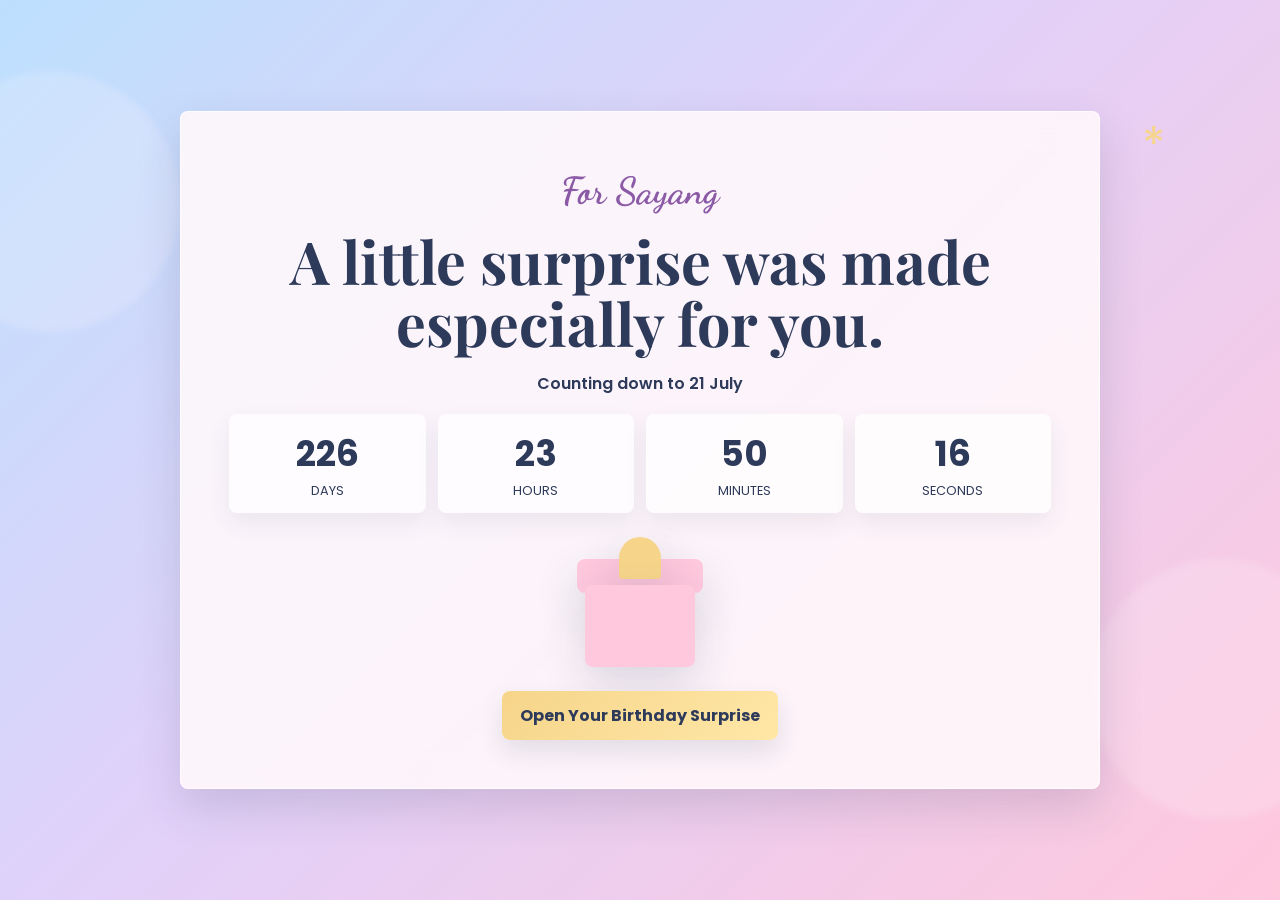
==== birthday-website/index.html @ 6167f518 "Update Telegram first chat timeline item" ====
<!DOCTYPE html>
<html lang="en">
<head>
  <meta charset="UTF-8">
  <meta name="viewport" content="width=device-width, initial-scale=1.0">
  <meta name="description" content="A private interactive birthday surprise website.">
  <title>Birthday Surprise</title>
  <link rel="preconnect" href="https://fonts.googleapis.com">
  <link rel="preconnect" href="https://fonts.gstatic.com" crossorigin>
  <link href="https://fonts.googleapis.com/css2?family=Dancing+Script:wght@600;700&family=Playfair+Display:wght@600;700&family=Poppins:wght@400;500;600;700&display=swap" rel="stylesheet">
  <link rel="stylesheet" href="css/style.css">
</head>
<body>
  <a class="skip-link" href="#main">Skip to birthday surprise</a>

  <section class="opening-screen" id="openingScreen" aria-label="Opening birthday surprise">
    <div class="ambient ambient-one"></div>
    <div class="ambient ambient-two"></div>
    <button class="secret-star" type="button" aria-label="Hidden star surprise" data-secret="star"></button>

    <div class="opening-panel reveal">
      <p class="script-label">For <span data-placeholder="Her nickname">Sayang</span></p>
      <h1>A little surprise was made especially for you.</h1>
      <p class="countdown-label" id="countdownLabel">Counting down to 21 July</p>
      <div class="countdown" id="countdown" aria-live="polite">
        <span><strong id="days">00</strong>Days</span>
        <span><strong id="hours">00</strong>Hours</span>
        <span><strong id="minutes">00</strong>Minutes</span>
        <span><strong id="seconds">00</strong>Seconds</span>
      </div>

      <div class="gift-box" id="giftBox" aria-hidden="true">
        <div class="gift-lid"></div>
        <div class="gift-bow"></div>
        <div class="gift-body"></div>
      </div>

      <button class="primary-button ripple" type="button" id="openSurprise">Open Your Birthday Surprise</button>
    </div>
  </section>

  <main id="main" class="site-shell hidden" tabindex="-1">
    <div class="floating-layer" aria-hidden="true">
      <span class="float-heart"></span>
      <span class="float-heart"></span>
      <span class="float-heart"></span>
      <span class="cloud"></span>
      <span class="cloud small"></span>
    </div>

    <section class="hero-section panel-band" id="hero">
      <div class="hero-copy reveal">
        <p class="script-label">Happy Birthday, My Love</p>
        <h2>Happy Birthday to My Favourite Person</h2>
        <p>Today is all about celebrating the beautiful person who makes my days brighter, my heart happier, and my life so much more meaningful.</p>
        <button class="primary-button ripple" type="button" data-scroll="#memories">Start Your Birthday Adventure</button>
      </div>
      <!-- Replace this hero placeholder with assets/images/hero-photo.jpg when you have her favourite photo. -->
      <figure class="hero-photo reveal">
        <div class="photo-placeholder" role="img" aria-label="Replace this with her favourite birthday photo">
          <span>Replace with favourite photo</span>
        </div>
        <figcaption>Favourite photo placeholder</figcaption>
      </figure>
    </section>

    <section class="section" id="memories">
      <div class="section-heading reveal">
        <p class="script-label">Our Memories</p>
        <h2>Little moments I keep close</h2>
      </div>
      <div class="gallery-grid">
        <!-- Replace memory placeholders with real photos, dates, titles, and captions. -->
        <article class="memory-card reveal" data-gallery="0" tabindex="0">
          <div class="memory-photo memory-one" role="img" aria-label="Memory photo placeholder one"></div>
          <h3>Memory title</h3>
          <p class="date">Date to add</p>
          <p>The day you made me smile without even trying.</p>
        </article>
        <article class="memory-card reveal" data-gallery="1" tabindex="0">
          <div class="memory-photo memory-two" role="img" aria-label="Memory photo placeholder two"></div>
          <h3>Memory title</h3>
          <p class="date">Date to add</p>
          <p>One of my favourite moments with you.</p>
        </article>
        <article class="memory-card reveal" data-gallery="2" tabindex="0">
          <div class="memory-photo memory-three" role="img" aria-label="Memory photo placeholder three"></div>
          <h3>Memory title</h3>
          <p class="date">Date to add</p>
          <p>A memory I will always keep close to my heart.</p>
        </article>
        <article class="memory-card reveal" data-gallery="3" tabindex="0">
          <div class="memory-photo memory-four" role="img" aria-label="Memory photo placeholder four"></div>
          <h3>Memory title</h3>
          <p class="date">Date to add</p>
          <p>Every picture with you has its own beautiful story.</p>
        </article>
      </div>
    </section>

    <section class="section soft-band" id="loveCards">
      <div class="section-heading reveal">
        <p class="script-label">Things I Love About You</p>
        <h2>Tap a card to open it</h2>
      </div>
      <div class="love-grid">
        <button class="love-card reveal" type="button"><span>Your Smile</span><small>Your smile makes even the most ordinary day feel special.</small></button>
        <button class="love-card reveal" type="button"><span>Your Kind Heart</span><small>I love how caring, thoughtful, and sincere you are.</small></button>
        <button class="love-card reveal" type="button"><span>Your Laugh</span><small>Your laugh is one of my favourite sounds.</small></button>
        <button class="love-card reveal" type="button"><span>Your Strength</span><small>I admire how strong you are, even when things are difficult.</small></button>
        <button class="love-card reveal" type="button"><span>The Way You Care</span><small>Thank you for listening and being there when I need you.</small></button>
        <button class="love-card reveal" type="button"><span>The Happiness You Bring Me</span><small>Since you came into my life, so many moments feel brighter.</small></button>
      </div>
    </section>

    <section class="section" id="catchGame">
      <div class="section-heading reveal">
        <p class="script-label">Mini Game</p>
        <h2>Catch My Love</h2>
        <p>Catch hearts before they disappear. Golden hearts are worth more. Broken hearts reduce your score.</p>
      </div>
      <div class="game-shell reveal">
        <div class="game-status">
          <span>Score: <strong id="score">0</strong></span>
          <span>Time: <strong id="timeLeft">25</strong>s</span>
          <span>Best: <strong id="highScore">0</strong></span>
        </div>
        <div class="game-area" id="gameArea" aria-label="Catch hearts game area"></div>
        <div class="game-actions">
          <button class="secondary-button ripple" type="button" id="startGame">Start Game</button>
          <button class="secondary-button ripple" type="button" id="replayGame">Replay</button>
        </div>
        <div class="reward hidden" id="gameReward">
          <p id="resultMessage"></p>
          <div class="reward-photo" role="img" aria-label="Hidden birthday reward photo placeholder">Hidden photo placeholder</div>
          <button class="primary-button ripple" type="button" data-scroll="#letter">Claim Your Birthday Reward</button>
        </div>
      </div>
    </section>

    <section class="section soft-band" id="matchGame">
      <div class="section-heading reveal">
        <p class="script-label">Memory Match</p>
        <h2>Find every pair</h2>
      </div>
      <div class="match-shell reveal">
        <div class="game-status">
          <span>Moves: <strong id="matchMoves">0</strong></span>
          <span>Time: <strong id="matchTime">0</strong>s</span>
        </div>
        <div class="match-board" id="matchBoard"></div>
        <p class="completion-message hidden" id="matchComplete">You matched every memory, just like how perfectly you match with me.</p>
        <button class="secondary-button ripple" type="button" id="restartMatch">Restart Match</button>
      </div>
    </section>

    <section class="section" id="letter">
      <div class="section-heading reveal">
        <p class="script-label">Birthday Letter</p>
        <h2>A letter for you</h2>
      </div>
      <div class="letter-stage reveal">
        <button class="envelope" type="button" id="openLetter" aria-label="Open birthday letter">
          <span class="envelope-flap"></span>
          <span class="envelope-body"></span>
          <span class="letter-peek">Open</span>
        </button>
        <article class="letter-paper hidden" id="letterPaper">
          <button class="close-button" type="button" id="closeLetter" aria-label="Close letter">x</button>
          <p>My love,</p>
          <p>Happy Birthday to the most beautiful and special person in my life.</p>
          <p>hai sayang , happy birthday to my loveliest, and most caring , and beautiful girl in the world ayang , firstly i just want to say happy birthday sayang you are the most beautiful and most caring person ive ever met in my life , i cant find a word how much i love you in this world❤️❤️ i cant imagine my life without you because you mean the world to me and i love you soo much for choosing to stay with me until now , i doakan kita still be together until the end of time , secondly i just wanted to say that i really appreciate all that you have done for me for all this times and i cant really decribe how lucky i am to have you and being with me throughout my journey with you , ayang ade dengan saya if saya susah , and you are the one that i will carik if saya sedih , if im happy , if im not feeling well , and all of the feelings . i know life is being rough on you lately but i want you to know from the bottom of my heart i will be there for you no matter what happen and im will always love you sayang ❤️❤️ , thank you sayang for staying with me , i remember for the first time i saw you , you are the most beautiful woman ive ever seen and its like a dream that i got you to be my girlfriend and im so grateful to have you as my girlfriend ❤️❤️✨✨ iloveyousomuch with all my heart , i wishes you happy birthday and you deserve all the happiness in the world. lastly i just wanted to say even we are having a bad day or a though time just remember saya will always be there for you, eventho i make a lot of mistakes and always making you angry , i still love you no matter what and i cant thankyou you enough for staying and being patient with my perangai ❤️ thank you sayang 😭😭✨❤️❤️ , loving you is the most beautiful that i have feels , loving you is like wacthing the sunrise because everyday brings a new reason to smile ✨❤️ . last of all happy birthday sayang ❤️✨✨</p>
          <p>Happy Birthday, sayang.</p>
          <!-- Replace Your name with your real name before sharing. -->
          <p class="signature">With all my love,<br><span data-placeholder="Your name">Ayie</span></p>
        </article>
      </div>
    </section>

    <section class="section soft-band" id="cake">
      <div class="section-heading reveal">
        <p class="script-label">Make A Wish</p>
        <h2>Birthday Cake</h2>
      </div>
      <div class="cake-stage reveal">
        <div class="cake" id="cakeVisual" aria-label="Virtual birthday cake" role="img">
          <span class="candle"><i></i></span>
          <span class="candle"><i></i></span>
          <span class="candle"><i></i></span>
          <div class="cake-top"></div>
          <div class="cake-layer"></div>
          <div class="cake-base"></div>
        </div>
        <button class="primary-button ripple" type="button" id="blowCandles">Make a Wish and Blow the Candles</button>
        <p class="hidden" id="cakeWish">I hope every wish you make today finds its way to you.</p>
      </div>
    </section>

    <section class="section" id="timeline">
      <div class="section-heading reveal">
        <p class="script-label">Our Timeline</p>
      </div>
      <div class="timeline">
        <article class="timeline-item reveal"><time>2023-12-21</time><h3>Our first chat on Telegram</h3><p>The day our first Telegram chat started and our story grew a little closer.</p></article>
        <article class="timeline-item reveal"><time>2023-12-20</time><h3>Our first conversation</h3><p>The day our story began with our first conversation on Instagram.</p></article>
        <article class="timeline-item reveal"><time>2025-05-23</time><h3>We Officially Became a Couple</h3><p>The special day we officially declared our love and started a new chapter together.</p></article>
        <article class="timeline-item reveal"><time>2024-01-10</time><h3>Our first date</h3><p>Our first date and the beginning of many beautiful moments together.</p></article>
        <article class="timeline-item reveal"><time>2003-07-27</time><h3>Celebrating my favourite person</h3><p>A birthday that deserves every soft, sweet moment.</p></article>
      </div>
    </section>

    <section class="section soft-band" id="easterEggs">
      <div class="section-heading reveal">
        <p class="script-label">Tiny Secrets</p>
        <h2>Hidden surprises</h2>
      </div>
      <div class="secret-row reveal">
        <button class="secret-heart" type="button" data-secret="heart" aria-label="Hidden heart surprise"></button>
        <label class="date-unlock">Special date
          <input id="secretDate" type="text" placeholder="DD/MM" aria-label="Enter a special date">
        </label>
        <button class="butterfly" type="button" data-secret="butterfly" aria-label="Blue butterfly surprise"></button>
      </div>
      <p class="secret-message hidden" id="secretMessage">You found a hidden message! Loving you is filled with beautiful moments waiting to be discovered.</p>
    </section>

    <section class="section final-section" id="final">
      <div class="final-card reveal">
        <p class="script-label">Final Surprise</p>
        <h2>One Last Surprise</h2>
        <button class="primary-button ripple" type="button" id="lastSurprise">One Last Surprise</button>
        <div class="final-reveal hidden" id="finalReveal">
          <div class="big-heart" aria-hidden="true"></div>
          <p>Out of all the people in the world, I am grateful that life allowed me to meet you.</p>
          <p>Happy Birthday, my love. You will always have a special place in my heart.</p>
          <button class="secondary-button ripple" type="button" id="loveButton">I Love You</button>
          <p class="hidden" id="loveMessage">I love you more than this website could ever explain.</p>
        </div>
      </div>
    </section>
  </main>

  <aside class="music-controls" aria-label="Music controls">
    <!-- Add your chosen song at assets/music/our-song.mp3. Music starts only after a click. -->
    <audio id="bgMusic" loop preload="none">
      <source src="assets/music/our-song.mp3" type="audio/mpeg">
      Your browser cannot play the birthday song.
    </audio>
    <span>Play Our Song</span>
    <button type="button" id="playMusic" aria-label="Play music">Play</button>
    <button type="button" id="pauseMusic" aria-label="Pause music">Pause</button>
    <button type="button" id="muteMusic" aria-label="Mute music">Mute</button>
    <button type="button" id="motionToggle" aria-label="Toggle reduced motion">Motion</button>
    <input id="volumeMusic" type="range" min="0" max="1" step="0.05" value="0.45" aria-label="Music volume">
  </aside>

  <div class="modal hidden" id="galleryModal" role="dialog" aria-modal="true" aria-label="Enlarged memory photo">
    <button class="close-button" type="button" id="closeModal" aria-label="Close image">x</button>
    <button class="modal-nav" type="button" id="prevPhoto" aria-label="Previous photo">Prev</button>
    <div class="modal-photo" id="modalPhoto" role="img" aria-label="Selected memory photo placeholder"></div>
    <button class="modal-nav" type="button" id="nextPhoto" aria-label="Next photo">Next</button>
  </div>

  <div class="toast hidden" id="toast" role="status" aria-live="polite"></div>

  <script src="js/countdown.js"></script>
  <script src="js/animations.js"></script>
  <script src="js/game.js"></script>
  <script src="js/main.js"></script>
</body>
</html>
---- birthday-website/css/style.css ----
:root {
  --baby-blue: #bde0fe;
  --lavender: #cdb4db;
  --blush-pink: #ffc8dd;
  --soft-white: #fff9fb;
  --navy-blue: #2d3a5a;
  --light-gold: #f6d58a;
  --mint: #c9f2e5;
  --rose: #ff8fab;
  --shadow: 0 18px 45px rgba(45, 58, 90, 0.16);
  --radius: 8px;
}

* {
  box-sizing: border-box;
}

html {
  scroll-behavior: smooth;
}

body {
  margin: 0;
  min-width: 320px;
  color: var(--navy-blue);
  font-family: "Poppins", Arial, sans-serif;
  background: linear-gradient(135deg, #bde0fe 0%, #e2d1f9 45%, #ffc8dd 100%);
  overflow-x: hidden;
}

button,
input {
  font: inherit;
}

button {
  cursor: pointer;
}

button:focus-visible,
input:focus-visible,
.memory-card:focus-visible {
  outline: 3px solid var(--light-gold);
  outline-offset: 4px;
}

.skip-link {
  position: fixed;
  left: 1rem;
  top: -4rem;
  z-index: 30;
  padding: 0.75rem 1rem;
  color: var(--navy-blue);
  background: var(--soft-white);
  border-radius: var(--radius);
}

.skip-link:focus {
  top: 1rem;
}

.hidden {
  display: none !important;
}

.opening-screen {
  position: fixed;
  inset: 0;
  z-index: 20;
  display: grid;
  place-items: center;
  min-height: 100svh;
  padding: 1.25rem;
  background: linear-gradient(135deg, #bde0fe 0%, #e2d1f9 45%, #ffc8dd 100%);
  overflow: hidden;
}

.opening-screen.opened {
  pointer-events: none;
  animation: fadeAway 0.8s ease forwards;
}

.opening-panel,
.wish-card,
.final-card,
.game-shell,
.match-shell,
.letter-stage,
.cake-stage {
  width: min(100%, 920px);
  padding: clamp(1.25rem, 4vw, 3rem);
  background: rgba(255, 249, 251, 0.88);
  border: 1px solid rgba(255, 255, 255, 0.8);
  border-radius: var(--radius);
  box-shadow: var(--shadow);
  backdrop-filter: blur(16px);
}

.opening-panel {
  text-align: center;
}

.script-label {
  margin: 0 0 0.4rem;
  color: #8b5aa6;
  font-family: "Dancing Script", cursive;
  font-size: clamp(1.5rem, 5vw, 2.35rem);
  font-weight: 700;
}

h1,
h2,
h3 {
  margin: 0;
  font-family: "Playfair Display", Georgia, serif;
  letter-spacing: 0;
}

h1 {
  font-size: clamp(1.85rem, 5.4vw, 3.7rem);
  line-height: 1.05;
}

h2 {
  font-size: clamp(1.8rem, 5vw, 3.25rem);
  line-height: 1.12;
}

h3 {
  font-size: 1.2rem;
}

p {
  line-height: 1.7;
}

.countdown-label {
  margin-top: 1rem;
  font-weight: 600;
}

.countdown,
.game-status {
  display: grid;
  grid-template-columns: repeat(4, minmax(0, 1fr));
  gap: 0.75rem;
  margin: 1rem auto;
}

.countdown span,
.game-status span {
  display: grid;
  gap: 0.1rem;
  min-width: 0;
  padding: 0.85rem;
  background: rgba(255, 255, 255, 0.72);
  border-radius: var(--radius);
  box-shadow: 0 10px 22px rgba(45, 58, 90, 0.08);
  font-size: 0.8rem;
  text-transform: uppercase;
}

.countdown strong,
.game-status strong {
  font-size: clamp(1.25rem, 5vw, 2.2rem);
}

.gift-box {
  position: relative;
  width: 130px;
  height: 130px;
  margin: 1.5rem auto;
}

.gift-lid,
.gift-body,
.gift-bow {
  position: absolute;
  left: 50%;
  transform: translateX(-50%);
  background: var(--blush-pink);
  box-shadow: var(--shadow);
}

.gift-lid {
  top: 22px;
  width: 126px;
  height: 34px;
  border-radius: var(--radius);
  transition: transform 0.7s ease;
}

.gift-body {
  bottom: 0;
  width: 110px;
  height: 82px;
  border-radius: var(--radius);
}

.gift-bow {
  top: 0;
  width: 42px;
  height: 42px;
  background: var(--light-gold);
  border-radius: 50% 50% 4px 4px;
}

.gift-box.open .gift-lid {
  transform: translate(-50%, -35px) rotate(-10deg);
}

.primary-button,
.secondary-button,
.music-controls button,
.modal-nav {
  min-height: 44px;
  padding: 0.75rem 1.1rem;
  color: var(--navy-blue);
  background: var(--soft-white);
  border: 0;
  border-radius: var(--radius);
  box-shadow: 0 12px 24px rgba(45, 58, 90, 0.12);
  font-weight: 700;
  transition: transform 0.2s ease, box-shadow 0.2s ease;
}

.primary-button {
  background: linear-gradient(135deg, var(--light-gold), #ffe7a7);
}

.secondary-button {
  background: linear-gradient(135deg, var(--baby-blue), var(--mint));
}

.primary-button:hover,
.secondary-button:hover,
.music-controls button:hover,
.modal-nav:hover {
  transform: translateY(-2px);
  box-shadow: 0 16px 30px rgba(45, 58, 90, 0.18);
}

.ripple {
  position: relative;
  overflow: hidden;
}

.ripple::after {
  content: "";
  position: absolute;
  inset: 50%;
  width: 0;
  height: 0;
  background: rgba(255, 255, 255, 0.45);
  border-radius: 999px;
  transform: translate(-50%, -50%);
  transition: width 0.45s ease, height 0.45s ease;
}

.ripple:active::after {
  width: 220px;
  height: 220px;
}

.site-shell {
  position: relative;
}

.panel-band,
.section {
  position: relative;
  width: 100%;
  padding: clamp(4.5rem, 10vw, 7rem) clamp(1rem, 4vw, 3rem);
}

.hero-section {
  display: grid;
  grid-template-columns: minmax(0, 1fr) minmax(260px, 440px);
  gap: clamp(2rem, 7vw, 5rem);
  align-items: center;
  min-height: 94svh;
}

.hero-copy p {
  max-width: 680px;
  font-size: clamp(1rem, 2vw, 1.18rem);
}

.hero-photo {
  position: relative;
  margin: 0;
  padding: 0.8rem;
  background: var(--soft-white);
  border-radius: var(--radius);
  box-shadow: var(--shadow);
  transform: rotate(1.5deg);
  animation: floatSoft 5s ease-in-out infinite;
}

.hero-photo::before {
  content: "";
  position: absolute;
  inset: -12px;
  z-index: -1;
  border: 2px dashed var(--light-gold);
  border-radius: var(--radius);
  animation: spinFrame 10s linear infinite;
}

.photo-placeholder,
.memory-photo,
.reward-photo,
.modal-photo {
  display: grid;
  place-items: center;
  min-height: 320px;
  color: var(--navy-blue);
  background:
    linear-gradient(135deg, rgba(189, 224, 254, 0.78), rgba(255, 200, 221, 0.75)),
    repeating-linear-gradient(45deg, rgba(255, 255, 255, 0.5) 0 12px, transparent 12px 24px);
  border-radius: var(--radius);
  text-align: center;
  font-weight: 700;
}

.hero-photo figcaption {
  padding-top: 0.6rem;
  text-align: center;
  font-size: 0.9rem;
}

.section-heading {
  width: min(100%, 860px);
  margin: 0 auto 2rem;
  text-align: center;
}

.section-heading p {
  margin-inline: auto;
  max-width: 760px;
}

.soft-band {
  background: rgba(255, 249, 251, 0.42);
}

.gallery-grid,
.love-grid {
  display: grid;
  grid-template-columns: repeat(4, minmax(0, 1fr));
  gap: 1rem;
  width: min(100%, 1180px);
  margin: 0 auto;
}

.memory-card {
  padding: 0.75rem;
  background: rgba(255, 249, 251, 0.9);
  border-radius: var(--radius);
  box-shadow: var(--shadow);
  transform: rotate(var(--tilt, -1deg));
  transition: transform 0.25s ease;
}

.memory-card:nth-child(even) {
  --tilt: 1.2deg;
}

.memory-card:hover {
  transform: translateY(-8px) scale(1.02) rotate(0deg);
}

.memory-photo {
  min-height: 220px;
}

.memory-two {
  background-color: var(--lavender);
}

.memory-three {
  background-color: var(--mint);
}

.memory-four {
  background-color: var(--light-gold);
}

.date,
time {
  color: #6b6f8b;
  font-weight: 700;
}

.love-card {
  min-height: 180px;
  padding: 1.1rem;
  color: var(--navy-blue);
  background: rgba(255, 249, 251, 0.9);
  border: 0;
  border-radius: var(--radius);
  box-shadow: var(--shadow);
  perspective: 800px;
}

.love-card span,
.love-card small {
  display: block;
  transition: transform 0.35s ease, opacity 0.35s ease;
}

.love-card span {
  font-family: "Playfair Display", Georgia, serif;
  font-size: 1.2rem;
}

.love-card small {
  margin-top: 0.8rem;
  opacity: 0;
  transform: rotateX(-90deg);
  line-height: 1.6;
}

.love-card.open small,
.love-card:hover small {
  opacity: 1;
  transform: rotateX(0);
}

.game-shell,
.match-shell,
.letter-stage,
.cake-stage,
.wish-card,
.final-card {
  margin: 0 auto;
}

.game-area {
  position: relative;
  height: min(56vh, 430px);
  min-height: 280px;
  overflow: hidden;
  background: linear-gradient(135deg, rgba(189, 224, 254, 0.9), rgba(255, 255, 255, 0.66));
  border: 2px dashed rgba(45, 58, 90, 0.18);
  border-radius: var(--radius);
}

.falling-heart {
  --heart-fill: var(--rose);
  position: absolute;
  display: grid;
  place-items: center;
  width: 56px;
  height: 52px;
  border: 0;
  color: #fff;
  background: transparent;
  border-radius: 50%;
  filter: drop-shadow(0 12px 12px rgba(255, 143, 171, 0.28));
  animation: popIn 0.2s ease, heartPulse 0.9s ease infinite;
}

.falling-heart::before {
  content: attr(data-label);
  position: relative;
  z-index: 1;
  font-size: 1.05rem;
  font-weight: 700;
  text-shadow: 0 2px 4px rgba(45, 58, 90, 0.22);
}

.falling-heart::after {
  content: "♥";
  position: absolute;
  inset: -8px 0 0;
  color: var(--heart-fill);
  font-size: 4rem;
  line-height: 1;
}

.falling-heart.gold {
  --heart-fill: var(--light-gold);
}

.falling-heart.broken {
  --heart-fill: #73839e;
}

.game-actions {
  display: flex;
  flex-wrap: wrap;
  gap: 0.75rem;
  margin-top: 1rem;
}

.reward {
  margin-top: 1rem;
  padding: 1rem;
  background: rgba(255, 255, 255, 0.66);
  border-radius: var(--radius);
}

.reward-photo {
  min-height: 170px;
  margin-bottom: 1rem;
}

.match-board {
  display: grid;
  grid-template-columns: repeat(4, minmax(58px, 1fr));
  gap: 0.75rem;
}

.match-card {
  aspect-ratio: 1;
  color: var(--navy-blue);
  background: var(--baby-blue);
  border: 0;
  border-radius: var(--radius);
  box-shadow: 0 10px 20px rgba(45, 58, 90, 0.12);
  font-size: clamp(1.4rem, 6vw, 2.2rem);
  font-weight: 700;
}

.match-card.matched,
.match-card.flipped {
  background: var(--soft-white);
}

.letter-stage {
  display: grid;
  justify-items: center;
  gap: 1.5rem;
}

.envelope {
  position: relative;
  width: min(80vw, 310px);
  height: 190px;
  background: transparent;
  border: 0;
}

.envelope-body,
.envelope-flap {
  position: absolute;
  inset: 0;
  border-radius: var(--radius);
}

.envelope-body {
  background: linear-gradient(135deg, var(--baby-blue), var(--blush-pink));
  box-shadow: var(--shadow);
}

.envelope-flap {
  clip-path: polygon(0 0, 50% 55%, 100% 0);
  background: var(--lavender);
  transform-origin: top;
  transition: transform 0.45s ease;
}

.envelope.open .envelope-flap {
  transform: rotateX(160deg);
}

.letter-peek {
  position: absolute;
  inset: auto 0 1.2rem;
  z-index: 1;
  font-weight: 700;
}

.letter-paper {
  position: relative;
  width: min(100%, 720px);
  max-height: 70vh;
  overflow: auto;
  padding: 1.5rem;
  background: var(--soft-white);
  border-radius: var(--radius);
  box-shadow: var(--shadow);
  animation: slideLetter 0.5s ease;
}

.signature {
  font-family: "Dancing Script", cursive;
  font-size: 1.6rem;
}

.close-button {
  position: absolute;
  top: 0.75rem;
  right: 0.75rem;
  width: 40px;
  height: 40px;
  border: 0;
  border-radius: 50%;
  color: var(--navy-blue);
  background: var(--baby-blue);
  font-weight: 700;
}

.cursor {
  display: inline-block;
  width: 3px;
  height: 1em;
  margin-left: 0.15rem;
  background: var(--navy-blue);
  animation: blink 0.8s steps(2) infinite;
}

.cake-stage {
  display: grid;
  justify-items: center;
  gap: 1rem;
}

.cake {
  position: relative;
  width: min(78vw, 330px);
  height: 250px;
}

.cake-top,
.cake-layer,
.cake-base {
  position: absolute;
  left: 50%;
  transform: translateX(-50%);
  border-radius: var(--radius);
  box-shadow: var(--shadow);
}

.cake-top {
  bottom: 130px;
  width: 250px;
  height: 56px;
  background: var(--blush-pink);
}

.cake-layer {
  bottom: 70px;
  width: 290px;
  height: 70px;
  background: var(--baby-blue);
}

.cake-base {
  bottom: 20px;
  width: 325px;
  height: 62px;
  background: var(--lavender);
}

.candle {
  position: absolute;
  bottom: 184px;
  width: 16px;
  height: 58px;
  background: repeating-linear-gradient(45deg, #fff 0 7px, var(--rose) 7px 14px);
  border-radius: 5px;
}

.candle:nth-child(1) {
  left: 35%;
}

.candle:nth-child(2) {
  left: 48%;
}

.candle:nth-child(3) {
  left: 61%;
}

.candle i {
  position: absolute;
  left: 50%;
  top: -22px;
  width: 16px;
  height: 24px;
  background: var(--light-gold);
  border-radius: 50% 50% 45% 45%;
  transform: translateX(-50%);
  animation: flame 0.8s ease-in-out infinite alternate;
}

.cake.blown .candle i {
  display: none;
}

.timeline {
  width: min(100%, 900px);
  margin: 0 auto;
}

.timeline-item {
  position: relative;
  width: calc(50% - 1rem);
  margin: 0 0 1.25rem;
  padding: 1rem;
  background: rgba(255, 249, 251, 0.88);
  border-radius: var(--radius);
  box-shadow: var(--shadow);
}

.timeline-item:nth-child(even) {
  margin-left: calc(50% + 1rem);
}

.secret-row {
  display: flex;
  align-items: center;
  justify-content: center;
  flex-wrap: wrap;
  gap: 1rem;
}

.secret-heart,
.secret-star,
.butterfly {
  width: 48px;
  height: 48px;
  border: 0;
  background: transparent;
}

.secret-heart::before {
  content: "heart";
  display: grid;
  place-items: center;
  width: 48px;
  height: 48px;
  color: #fff;
  background: var(--rose);
  border-radius: 50%;
  font-size: 0.7rem;
}

.secret-star {
  position: absolute;
  right: 8vw;
  top: 12vh;
}

.secret-star::before {
  content: "*";
  color: var(--light-gold);
  font-size: 3rem;
}

.butterfly::before {
  content: "B";
  display: grid;
  place-items: center;
  color: var(--navy-blue);
  width: 48px;
  height: 48px;
  background: var(--baby-blue);
  border-radius: 50%;
  animation: floatSoft 3s ease-in-out infinite;
}

.date-unlock {
  display: grid;
  gap: 0.35rem;
  font-weight: 700;
}

.date-unlock input {
  min-height: 44px;
  padding: 0.65rem 0.8rem;
  border: 1px solid rgba(45, 58, 90, 0.18);
  border-radius: var(--radius);
}

.secret-message,
.completion-message {
  text-align: center;
  font-weight: 700;
}

.final-section {
  min-height: 70svh;
  display: grid;
  place-items: center;
}

.final-card {
  text-align: center;
}

.final-section.starry {
  color: var(--soft-white);
  background: radial-gradient(circle at 20% 30%, rgba(246, 213, 138, 0.3), transparent 20%), #1c2541;
}

.big-heart {
  width: 110px;
  height: 110px;
  margin: 1rem auto;
  background: var(--rose);
  border-radius: 50%;
  animation: heartPulse 0.85s ease infinite;
}

.music-controls {
  position: fixed;
  right: 1rem;
  bottom: 1rem;
  z-index: 15;
  display: flex;
  align-items: center;
  gap: 0.3rem;
  max-width: calc(100vw - 2rem);
  padding: 0.4rem;
  background: rgba(255, 249, 251, 0.9);
  border-radius: var(--radius);
  box-shadow: var(--shadow);
  animation: musicPanelIn 1.8s ease 0.8s both;
}

.music-controls button {
  min-height: 34px;
  padding: 0.45rem 0.65rem;
  font-size: 0.85rem;
}

.music-controls span {
  font-size: 0.78rem;
  font-weight: 700;
}

.music-controls input {
  width: 68px;
}

.modal {
  position: fixed;
  inset: 0;
  z-index: 25;
  display: grid;
  grid-template-columns: auto minmax(0, 720px) auto;
  place-items: center;
  gap: 1rem;
  padding: 1rem;
  background: rgba(29, 35, 62, 0.72);
}

.modal-photo {
  width: min(100%, 720px);
  min-height: min(72vh, 560px);
}

.toast {
  position: fixed;
  left: 50%;
  bottom: 6rem;
  z-index: 40;
  width: min(92vw, 520px);
  padding: 1rem;
  color: var(--navy-blue);
  background: var(--soft-white);
  border-radius: var(--radius);
  box-shadow: var(--shadow);
  transform: translateX(-50%);
  text-align: center;
  font-weight: 700;
}

.floating-layer {
  position: fixed;
  inset: 0;
  z-index: -1;
  pointer-events: none;
  overflow: hidden;
}

.float-heart,
.cloud,
.ambient {
  position: absolute;
  opacity: 0.58;
}

.float-heart {
  width: 28px;
  height: 28px;
  background: var(--blush-pink);
  border-radius: 50%;
  animation: floatUp 9s ease-in-out infinite;
}

.float-heart:nth-child(1) {
  left: 8%;
  bottom: -4rem;
}

.float-heart:nth-child(2) {
  left: 62%;
  bottom: -3rem;
  animation-delay: 2s;
}

.float-heart:nth-child(3) {
  left: 86%;
  bottom: -5rem;
  animation-delay: 4s;
}

.cloud {
  left: 6%;
  top: 18%;
  width: 140px;
  height: 42px;
  background: rgba(255, 255, 255, 0.55);
  border-radius: 999px;
  animation: cloudMove 18s linear infinite;
}

.cloud.small {
  top: 68%;
  left: 70%;
  width: 96px;
  height: 30px;
  animation-duration: 24s;
}

.ambient {
  width: 260px;
  height: 260px;
  background: rgba(255, 249, 251, 0.32);
  border-radius: 50%;
  filter: blur(3px);
}

.ambient-one {
  left: -80px;
  top: 8vh;
}

.ambient-two {
  right: -70px;
  bottom: 9vh;
}

.reveal {
  opacity: 0;
  transform: translateY(28px);
  transition: opacity 0.65s ease, transform 0.65s ease;
}

.reveal.visible {
  opacity: 1;
  transform: translateY(0);
}

.confetti-piece,
.firework-piece {
  position: fixed;
  z-index: 50;
  pointer-events: none;
  border-radius: 2px;
}

.confetti-piece {
  top: -12px;
  width: 9px;
  height: 14px;
  animation: confettiFall 1.8s ease-in forwards;
}

.firework-piece {
  left: var(--x);
  top: var(--y);
  width: 8px;
  height: 8px;
  background: var(--light-gold);
  border-radius: 50%;
  animation: fireworkBurst 0.8s ease-out forwards;
}

@keyframes fadeAway {
  to {
    opacity: 0;
    visibility: hidden;
  }
}

@keyframes floatSoft {
  50% {
    transform: translateY(-10px) rotate(0deg);
  }
}

@keyframes spinFrame {
  to {
    transform: rotate(360deg);
  }
}

@keyframes popIn {
  from {
    opacity: 0;
    scale: 0.5;
  }
}

@keyframes heartPulse {
  50% {
    scale: 1.08;
  }
}

@keyframes slideLetter {
  from {
    opacity: 0;
    transform: translateY(24px);
  }
}

@keyframes blink {
  50% {
    opacity: 0;
  }
}

@keyframes flame {
  from {
    transform: translateX(-50%) scale(0.85);
  }
  to {
    transform: translateX(-50%) scale(1.08);
  }
}

@keyframes floatUp {
  to {
    transform: translateY(-120vh) rotate(180deg);
  }
}

@keyframes cloudMove {
  50% {
    transform: translateX(55vw);
  }
}

@keyframes confettiFall {
  to {
    transform: translateY(110vh) rotate(540deg);
    opacity: 0;
  }
}

@keyframes fireworkBurst {
  to {
    transform: translate(var(--dx), var(--dy));
    opacity: 0;
  }
}

@keyframes musicPanelIn {
  from {
    opacity: 0;
    transform: translateY(32px) scale(0.96);
  }
  to {
    opacity: 1;
    transform: translateY(0) scale(1);
  }
}

@media (max-width: 980px) {
  .hero-section,
  .gallery-grid {
    grid-template-columns: 1fr 1fr;
  }

  .love-grid {
    grid-template-columns: repeat(2, minmax(0, 1fr));
  }
}

@media (max-width: 680px) {
  body {
    padding-bottom: calc(8rem + env(safe-area-inset-bottom));
  }

  .opening-screen {
    align-items: start;
    overflow-y: auto;
    -webkit-overflow-scrolling: touch;
  }

  .opening-panel {
    margin-block: 1rem;
  }

  .countdown,
  .game-status,
  .gallery-grid,
  .love-grid,
  .hero-section {
    grid-template-columns: 1fr;
  }

  .panel-band,
  .section {
    padding-inline: 1rem;
  }

  .photo-placeholder {
    min-height: 260px;
  }

  .timeline-item,
  .timeline-item:nth-child(even) {
    width: 100%;
    margin-left: 0;
  }

  .final-section {
    padding-bottom: calc(10rem + env(safe-area-inset-bottom));
  }

  .final-card {
    margin-bottom: 2.5rem;
  }

  .final-reveal {
    padding-bottom: 1.25rem;
  }

  .final-reveal .secondary-button {
    margin-bottom: 1.5rem;
  }

  .music-controls {
    left: 0.75rem;
    right: 0.75rem;
    bottom: calc(0.65rem + env(safe-area-inset-bottom));
    justify-content: center;
    flex-wrap: wrap;
    padding: 0.35rem;
  }

  .music-controls button {
    min-height: 32px;
    padding: 0.4rem 0.55rem;
    font-size: 0.78rem;
  }

  .music-controls span {
    font-size: 0.72rem;
  }

  .music-controls input {
    width: 58px;
  }

  .modal {
    grid-template-columns: 1fr;
  }
}

@media (prefers-reduced-motion: reduce) {
  *,
  *::before,
  *::after {
    animation-duration: 0.01ms !important;
    animation-iteration-count: 1 !important;
    scroll-behavior: auto !important;
    transition-duration: 0.01ms !important;
  }
}

body.reduce-motion *,
body.reduce-motion *::before,
body.reduce-motion *::after {
  animation-duration: 0.01ms !important;
  animation-iteration-count: 1 !important;
  scroll-behavior: auto !important;
  transition-duration: 0.01ms !important;
}
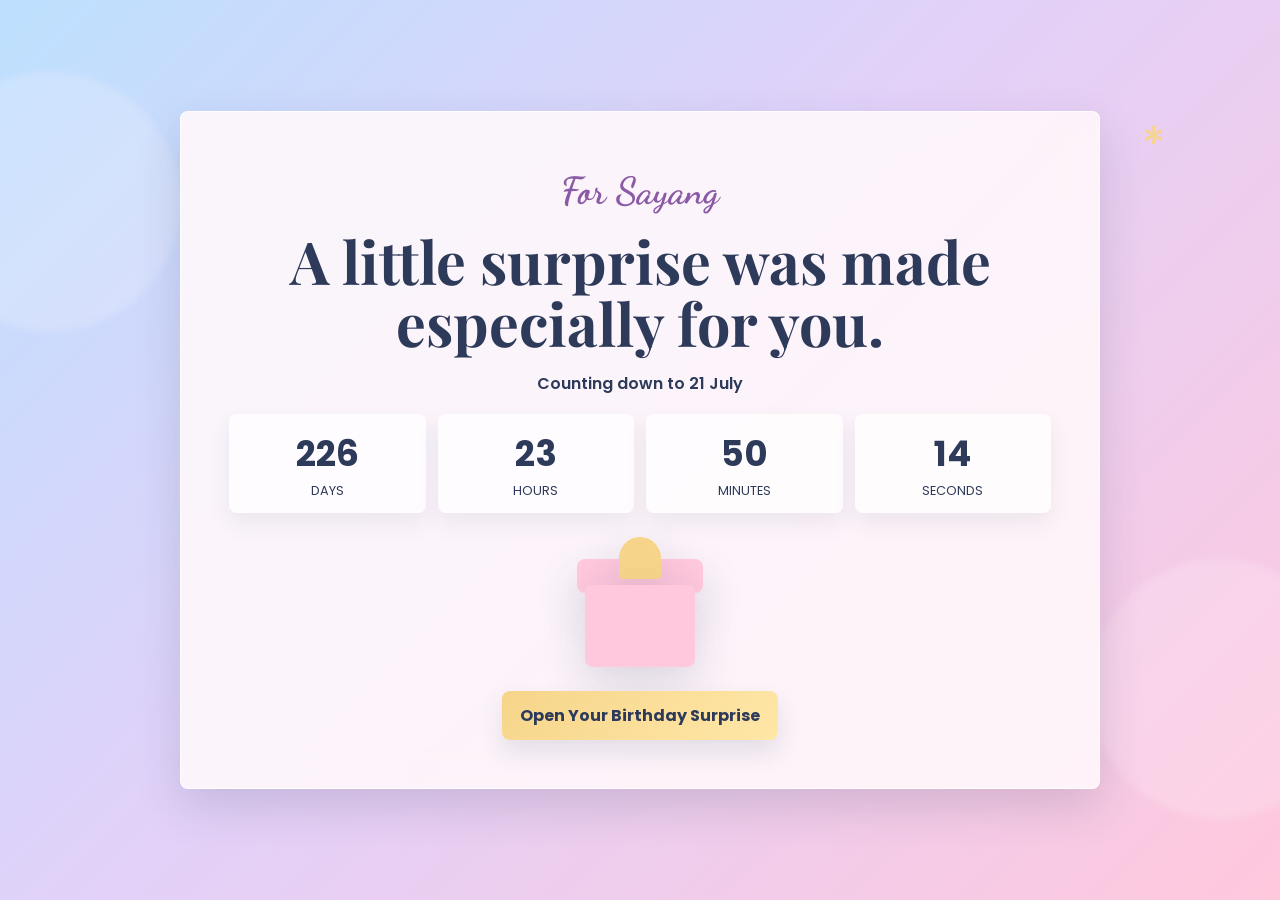
==== commit f9e9814e: "Add hidden song download unlock" ====
--- a/birthday-website/index.html
+++ b/birthday-website/index.html
@@ -217,11 +217,12 @@
       <div class="secret-row reveal">
         <button class="secret-heart" type="button" data-secret="heart" aria-label="Hidden heart surprise"></button>
         <label class="date-unlock">Special date
-          <input id="secretDate" type="text" placeholder="DD/MM" aria-label="Enter a special date">
+          <input id="secretDate" type="text" placeholder="DD/MM/YYYY" aria-label="Enter a special date">
         </label>
         <button class="butterfly" type="button" data-secret="butterfly" aria-label="Blue butterfly surprise"></button>
       </div>
       <p class="secret-message hidden" id="secretMessage">You found a hidden message! Loving you is filled with beautiful moments waiting to be discovered.</p>
+      <a class="download-surprise hidden" id="songDownload" href="assets/covers/my-cover-songs.zip" download>Download my cover songs</a>
     </section>
 
     <section class="section final-section" id="final">
--- a/birthday-website/css/style.css
+++ b/birthday-website/css/style.css
@@ -782,6 +782,19 @@
   font-weight: 700;
 }
 
+.download-surprise {
+  display: block;
+  width: fit-content;
+  margin: 1rem auto 0;
+  padding: 0.75rem 1.1rem;
+  color: var(--navy-blue);
+  background: linear-gradient(135deg, var(--light-gold), #ffe7a7);
+  border-radius: var(--radius);
+  box-shadow: 0 12px 24px rgba(45, 58, 90, 0.12);
+  font-weight: 700;
+  text-decoration: none;
+}
+
 .final-section {
   min-height: 70svh;
   display: grid;
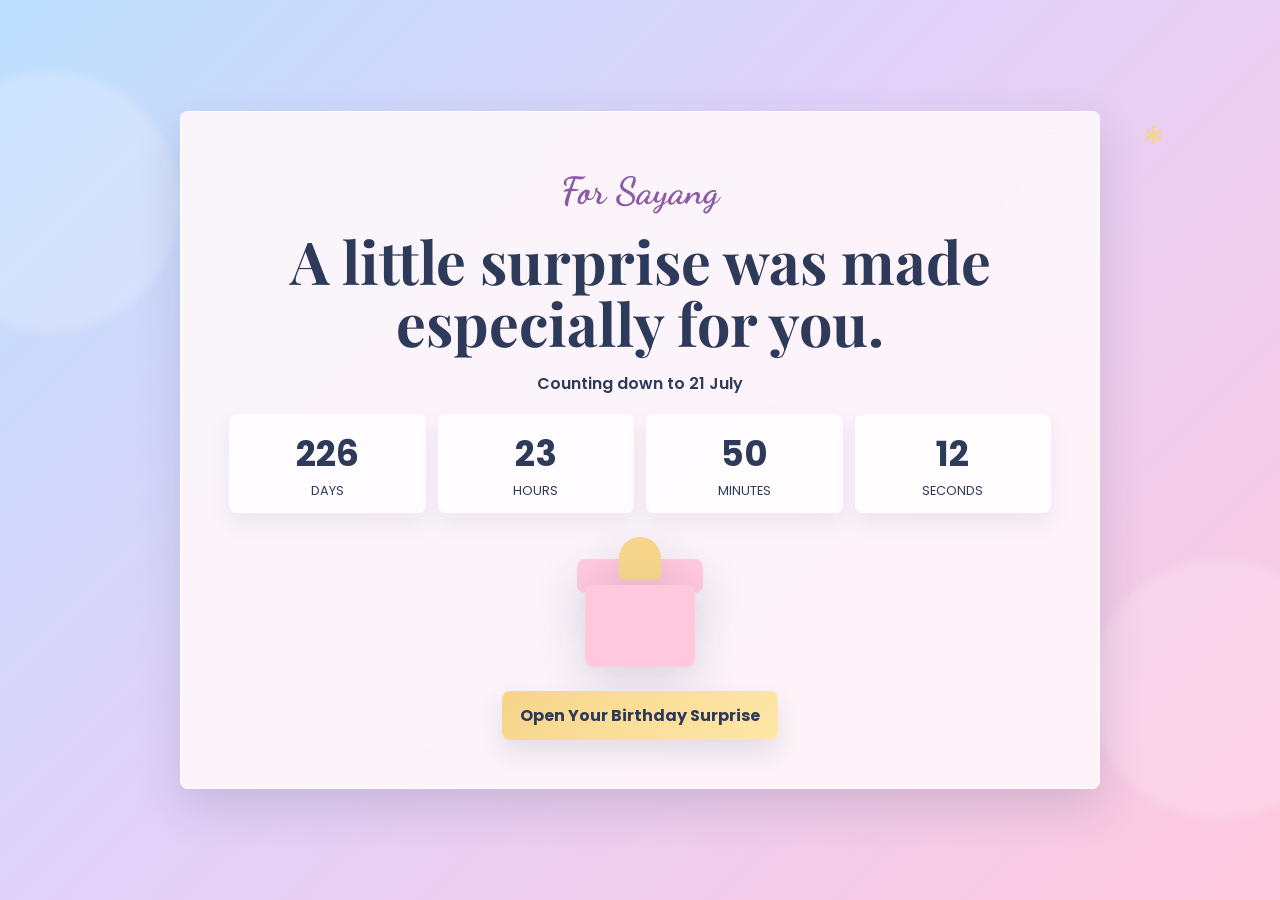
==== commit bb7f99da: "Replace hidden song download with BandLab link" ====
--- a/birthday-website/index.html
+++ b/birthday-website/index.html
@@ -222,7 +222,7 @@
         <button class="butterfly" type="button" data-secret="butterfly" aria-label="Blue butterfly surprise"></button>
       </div>
       <p class="secret-message hidden" id="secretMessage">You found a hidden message! Loving you is filled with beautiful moments waiting to be discovered.</p>
-      <a class="download-surprise hidden" id="songDownload" href="assets/covers/my-cover-songs.zip" download>Download my cover songs</a>
+      <a class="bandlab-surprise hidden" id="bandlabLink" href="https://www.bandlab.com/ayie_0_/albums/4475c8f7-f987-f111-9b33-6045bd2d9b35" target="_blank" rel="noopener">Listen to my BandLab playlist</a>
     </section>
 
     <section class="section final-section" id="final">
--- a/birthday-website/css/style.css
+++ b/birthday-website/css/style.css
@@ -782,7 +782,7 @@
   font-weight: 700;
 }
 
-.download-surprise {
+.bandlab-surprise {
   display: block;
   width: fit-content;
   margin: 1rem auto 0;
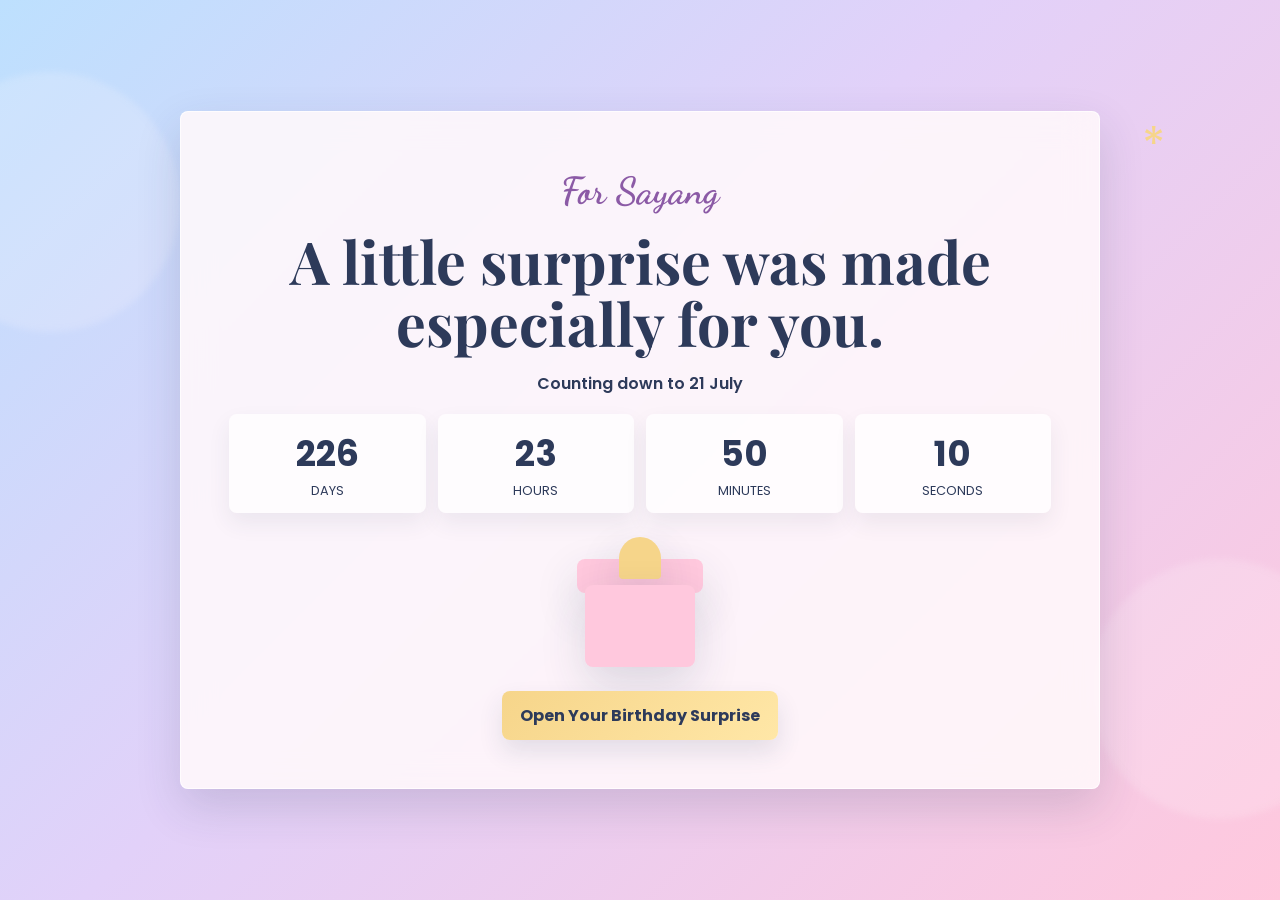
==== commit 277cad04: "Add memory photos to gallery" ====
--- a/birthday-website/index.html
+++ b/birthday-website/index.html
@@ -55,12 +55,8 @@
         <p>Today is all about celebrating the beautiful person who makes my days brighter, my heart happier, and my life so much more meaningful.</p>
         <button class="primary-button ripple" type="button" data-scroll="#memories">Start Your Birthday Adventure</button>
       </div>
-      <!-- Replace this hero placeholder with assets/images/hero-photo.jpg when you have her favourite photo. -->
       <figure class="hero-photo reveal">
-        <div class="photo-placeholder" role="img" aria-label="Replace this with her favourite birthday photo">
-          <span>Replace with favourite photo</span>
-        </div>
-        <figcaption>Favourite photo placeholder</figcaption>
+        <div class="photo-placeholder" role="img" aria-label="Favourite birthday photo"></div>
       </figure>
     </section>
 
@@ -70,29 +66,20 @@
         <h2>Little moments I keep close</h2>
       </div>
       <div class="gallery-grid">
-        <!-- Replace memory placeholders with real photos, dates, titles, and captions. -->
         <article class="memory-card reveal" data-gallery="0" tabindex="0">
-          <div class="memory-photo memory-one" role="img" aria-label="Memory photo placeholder one"></div>
-          <h3>Memory title</h3>
-          <p class="date">Date to add</p>
+          <div class="memory-photo memory-one" role="img" aria-label="The day you made me smile"></div>
           <p>The day you made me smile without even trying.</p>
         </article>
         <article class="memory-card reveal" data-gallery="1" tabindex="0">
-          <div class="memory-photo memory-two" role="img" aria-label="Memory photo placeholder two"></div>
-          <h3>Memory title</h3>
-          <p class="date">Date to add</p>
+          <div class="memory-photo memory-two" role="img" aria-label="Favourite moment with you"></div>
           <p>One of my favourite moments with you.</p>
         </article>
         <article class="memory-card reveal" data-gallery="2" tabindex="0">
-          <div class="memory-photo memory-three" role="img" aria-label="Memory photo placeholder three"></div>
-          <h3>Memory title</h3>
-          <p class="date">Date to add</p>
+          <div class="memory-photo memory-three" role="img" aria-label="A memory I will always keep close"></div>
           <p>A memory I will always keep close to my heart.</p>
         </article>
         <article class="memory-card reveal" data-gallery="3" tabindex="0">
-          <div class="memory-photo memory-four" role="img" aria-label="Memory photo placeholder four"></div>
-          <h3>Memory title</h3>
-          <p class="date">Date to add</p>
+          <div class="memory-photo memory-four" role="img" aria-label="Every picture with you"></div>
           <p>Every picture with you has its own beautiful story.</p>
         </article>
       </div>
@@ -258,7 +245,7 @@
   <div class="modal hidden" id="galleryModal" role="dialog" aria-modal="true" aria-label="Enlarged memory photo">
     <button class="close-button" type="button" id="closeModal" aria-label="Close image">x</button>
     <button class="modal-nav" type="button" id="prevPhoto" aria-label="Previous photo">Prev</button>
-    <div class="modal-photo" id="modalPhoto" role="img" aria-label="Selected memory photo placeholder"></div>
+    <div class="modal-photo" id="modalPhoto" role="img" aria-label="Selected memory photo"></div>
     <button class="modal-nav" type="button" id="nextPhoto" aria-label="Next photo">Next</button>
   </div>
 
--- a/birthday-website/css/style.css
+++ b/birthday-website/css/style.css
@@ -318,9 +318,15 @@
   background:
     linear-gradient(135deg, rgba(189, 224, 254, 0.78), rgba(255, 200, 221, 0.75)),
     repeating-linear-gradient(45deg, rgba(255, 255, 255, 0.5) 0 12px, transparent 12px 24px);
+  background-position: center;
+  background-size: cover;
   border-radius: var(--radius);
   text-align: center;
   font-weight: 700;
+}
+
+.photo-placeholder {
+  background-image: url("../assets/images/favourite%20photos.jpg");
 }
 
 .hero-photo figcaption {
@@ -374,16 +380,20 @@
   min-height: 220px;
 }
 
+.memory-one {
+  background-image: url("../assets/images/the%20day%20made%20me%20smile.jpg");
+}
+
 .memory-two {
-  background-color: var(--lavender);
+  background-image: url("../assets/images/favoirite%20moment%20with%20you.jpg");
 }
 
 .memory-three {
-  background-color: var(--mint);
+  background-image: url("../assets/images/memory%20i%20will%20always%20keep%20close.jpg");
 }
 
 .memory-four {
-  background-color: var(--light-gold);
+  background-image: url("../assets/images/every%20picture%20with%20you.jpg");
 }
 
 .date,
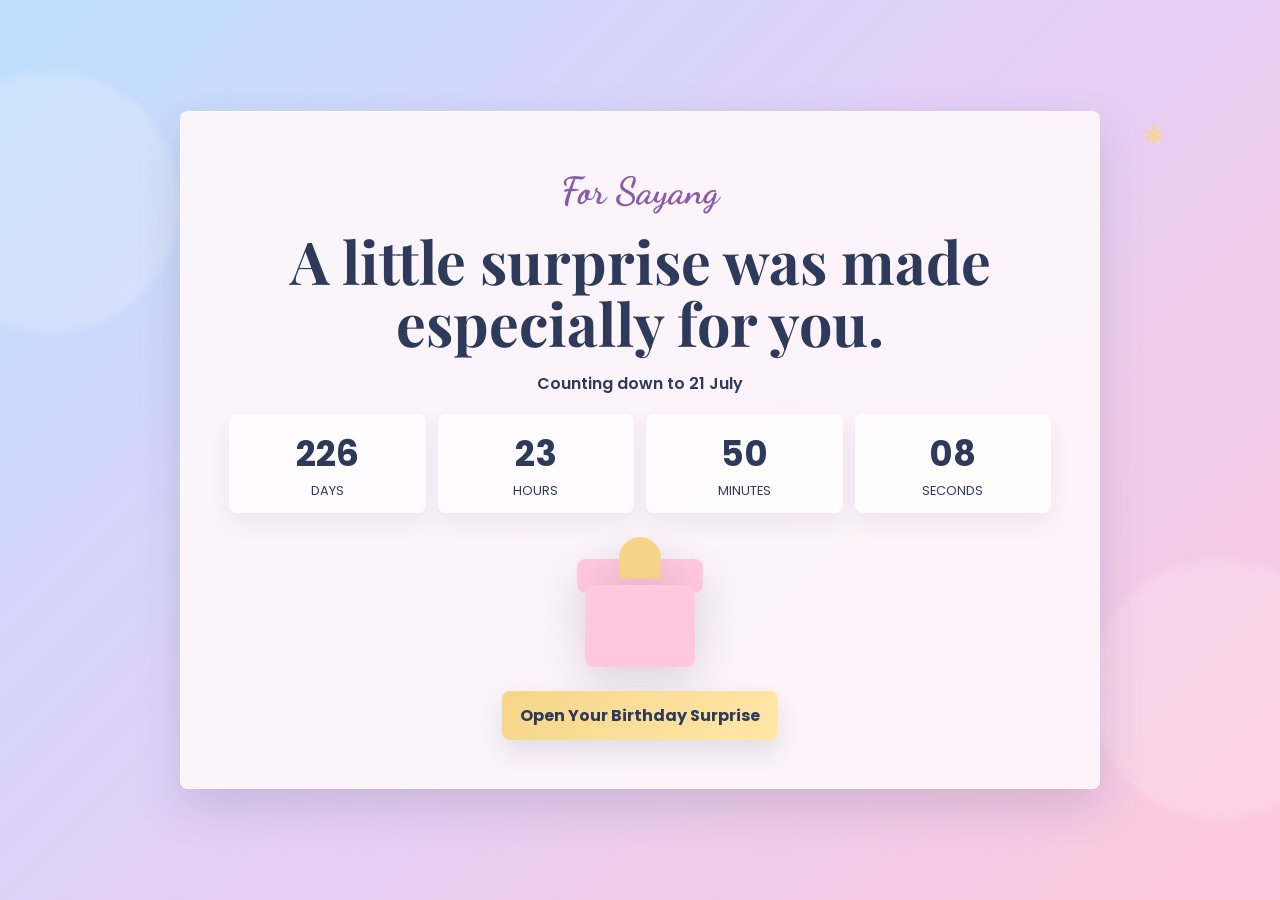
==== commit b74d3efc: "Add final surprise photo" ====
--- a/birthday-website/index.html
+++ b/birthday-website/index.html
@@ -218,6 +218,7 @@
         <h2>One Last Surprise</h2>
         <button class="primary-button ripple" type="button" id="lastSurprise">One Last Surprise</button>
         <div class="final-reveal hidden" id="finalReveal">
+          <img class="final-photo" src="assets/images/last%20suprise.jpg" alt="One last surprise memory">
           <div class="big-heart" aria-hidden="true"></div>
           <p>Out of all the people in the world, I am grateful that life allowed me to meet you.</p>
           <p>Happy Birthday, my love. You will always have a special place in my heart.</p>
--- a/birthday-website/css/style.css
+++ b/birthday-website/css/style.css
@@ -820,6 +820,16 @@
   background: radial-gradient(circle at 20% 30%, rgba(246, 213, 138, 0.3), transparent 20%), #1c2541;
 }
 
+.final-photo {
+  display: block;
+  width: min(100%, 520px);
+  max-height: 62vh;
+  margin: 1.2rem auto;
+  object-fit: contain;
+  border-radius: var(--radius);
+  box-shadow: var(--shadow);
+}
+
 .big-heart {
   width: 110px;
   height: 110px;
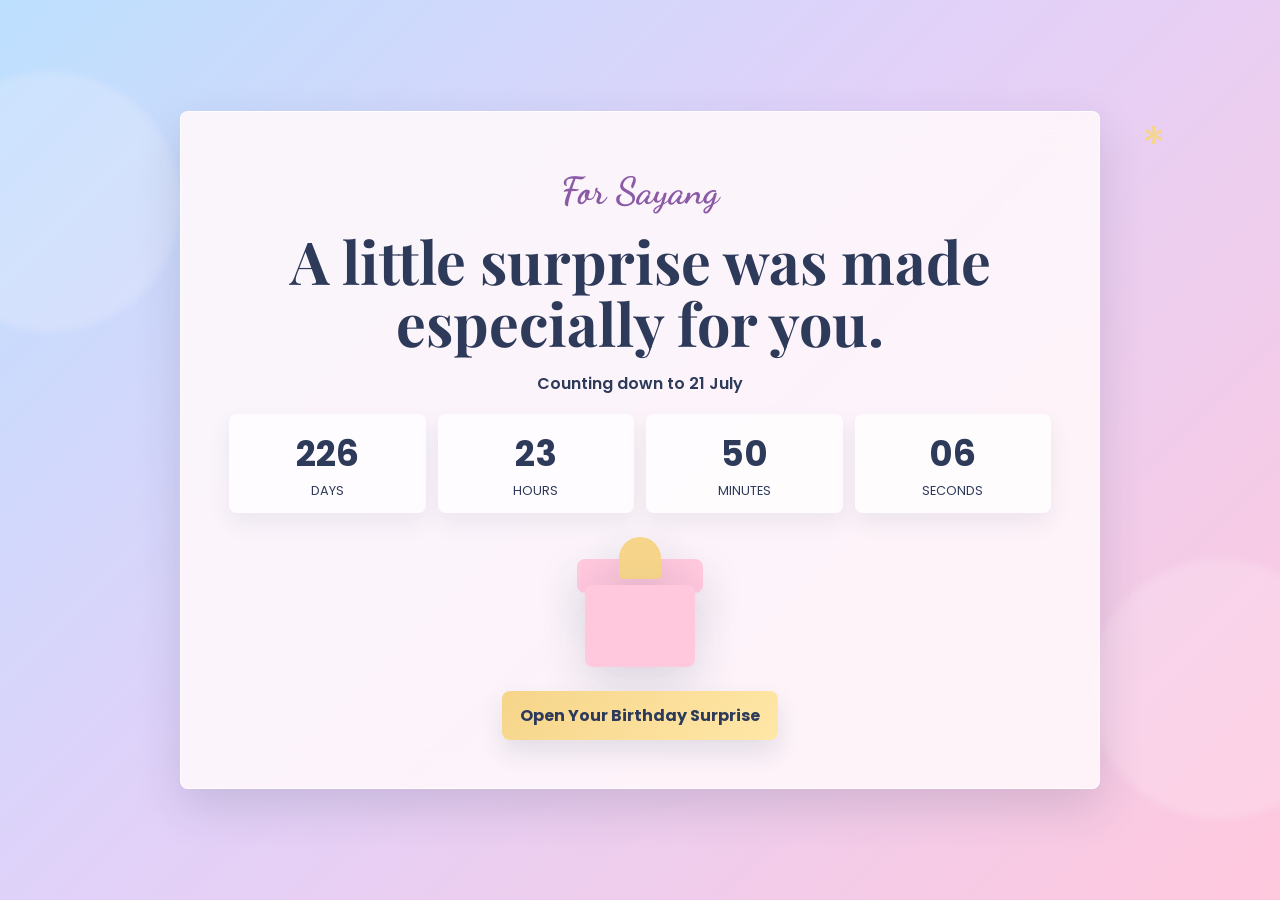
==== commit 3099a1ad: "Remove final surprise heart" ====
--- a/birthday-website/index.html
+++ b/birthday-website/index.html
@@ -219,7 +219,6 @@
         <button class="primary-button ripple" type="button" id="lastSurprise">One Last Surprise</button>
         <div class="final-reveal hidden" id="finalReveal">
           <img class="final-photo" src="assets/images/last%20suprise.jpg" alt="One last surprise memory">
-          <div class="big-heart" aria-hidden="true"></div>
           <p>Out of all the people in the world, I am grateful that life allowed me to meet you.</p>
           <p>Happy Birthday, my love. You will always have a special place in my heart.</p>
           <button class="secondary-button ripple" type="button" id="loveButton">I Love You</button>
--- a/birthday-website/css/style.css
+++ b/birthday-website/css/style.css
@@ -830,15 +830,6 @@
   box-shadow: var(--shadow);
 }
 
-.big-heart {
-  width: 110px;
-  height: 110px;
-  margin: 1rem auto;
-  background: var(--rose);
-  border-radius: 50%;
-  animation: heartPulse 0.85s ease infinite;
-}
-
 .music-controls {
   position: fixed;
   right: 1rem;
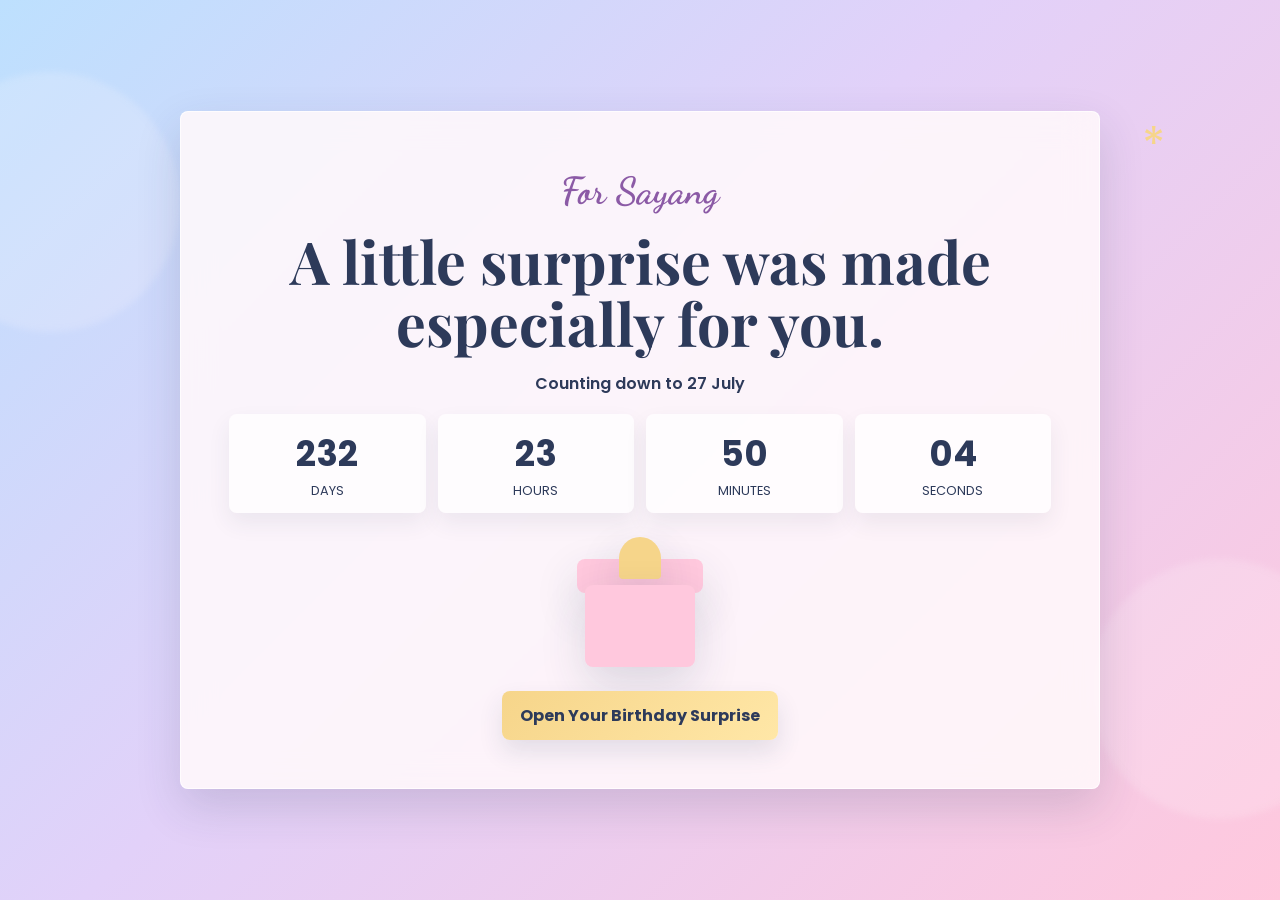
==== commit 94630ab0: "Update birthday countdown date" ====
--- a/birthday-website/index.html
+++ b/birthday-website/index.html
@@ -21,7 +21,7 @@
     <div class="opening-panel reveal">
       <p class="script-label">For <span data-placeholder="Her nickname">Sayang</span></p>
       <h1>A little surprise was made especially for you.</h1>
-      <p class="countdown-label" id="countdownLabel">Counting down to 21 July</p>
+      <p class="countdown-label" id="countdownLabel">Counting down to 27 July</p>
       <div class="countdown" id="countdown" aria-live="polite">
         <span><strong id="days">00</strong>Days</span>
         <span><strong id="hours">00</strong>Hours</span>
--- a/birthday-website/css/style.css
+++ b/birthday-website/css/style.css
@@ -815,9 +815,17 @@
   text-align: center;
 }
 
+.final-card h2 {
+  color: var(--light-gold);
+}
+
 .final-section.starry {
   color: var(--soft-white);
   background: radial-gradient(circle at 20% 30%, rgba(246, 213, 138, 0.3), transparent 20%), #1c2541;
+}
+
+.final-reveal {
+  color: #000;
 }
 
 .final-photo {
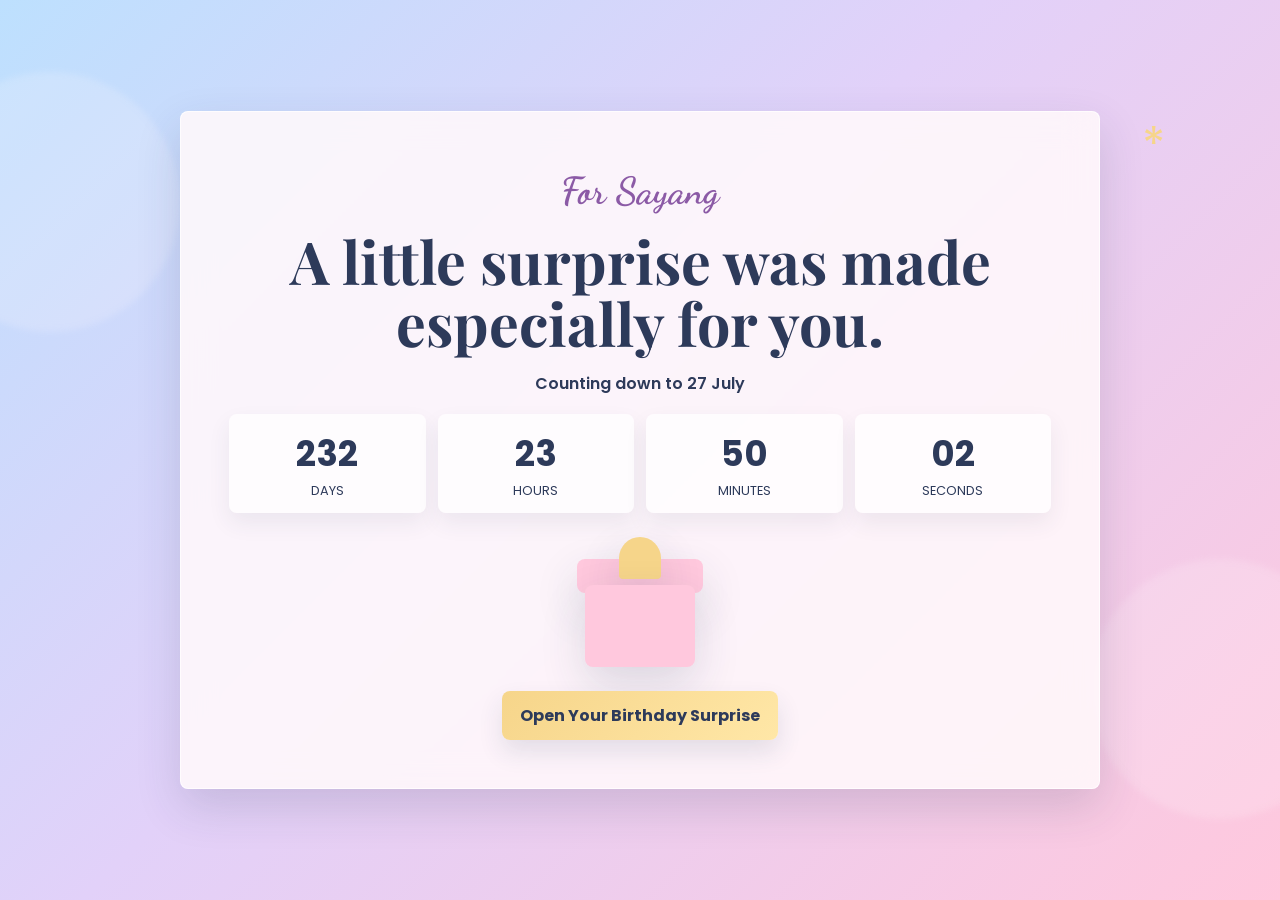
==== commit 61406d1f: "Remove reward panel and secret buttons" ====
--- a/birthday-website/index.html
+++ b/birthday-website/index.html
@@ -117,11 +117,6 @@
           <button class="secondary-button ripple" type="button" id="startGame">Start Game</button>
           <button class="secondary-button ripple" type="button" id="replayGame">Replay</button>
         </div>
-        <div class="reward hidden" id="gameReward">
-          <p id="resultMessage"></p>
-          <div class="reward-photo" role="img" aria-label="Hidden birthday reward photo placeholder">Hidden photo placeholder</div>
-          <button class="primary-button ripple" type="button" data-scroll="#letter">Claim Your Birthday Reward</button>
-        </div>
       </div>
     </section>
 
@@ -202,11 +197,9 @@
         <h2>Hidden surprises</h2>
       </div>
       <div class="secret-row reveal">
-        <button class="secret-heart" type="button" data-secret="heart" aria-label="Hidden heart surprise"></button>
         <label class="date-unlock">Special date
           <input id="secretDate" type="text" placeholder="DD/MM/YYYY" aria-label="Enter a special date">
         </label>
-        <button class="butterfly" type="button" data-secret="butterfly" aria-label="Blue butterfly surprise"></button>
       </div>
       <p class="secret-message hidden" id="secretMessage">You found a hidden message! Loving you is filled with beautiful moments waiting to be discovered.</p>
       <a class="bandlab-surprise hidden" id="bandlabLink" href="https://www.bandlab.com/ayie_0_/albums/4475c8f7-f987-f111-9b33-6045bd2d9b35" target="_blank" rel="noopener">Listen to my BandLab playlist</a>
--- a/birthday-website/css/style.css
+++ b/birthday-website/css/style.css
@@ -309,7 +309,6 @@
 
 .photo-placeholder,
 .memory-photo,
-.reward-photo,
 .modal-photo {
   display: grid;
   place-items: center;
@@ -504,18 +503,6 @@
   margin-top: 1rem;
 }
 
-.reward {
-  margin-top: 1rem;
-  padding: 1rem;
-  background: rgba(255, 255, 255, 0.66);
-  border-radius: var(--radius);
-}
-
-.reward-photo {
-  min-height: 170px;
-  margin-bottom: 1rem;
-}
-
 .match-board {
   display: grid;
   grid-template-columns: repeat(4, minmax(58px, 1fr));
@@ -524,6 +511,10 @@
 
 .match-card {
   aspect-ratio: 1;
+  display: grid;
+  place-items: center;
+  min-width: 0;
+  padding: 0.4rem;
   color: var(--navy-blue);
   background: var(--baby-blue);
   border: 0;
@@ -531,6 +522,9 @@
   box-shadow: 0 10px 20px rgba(45, 58, 90, 0.12);
   font-size: clamp(1.4rem, 6vw, 2.2rem);
   font-weight: 700;
+  line-height: 1;
+  overflow-wrap: anywhere;
+  text-align: center;
 }
 
 .match-card.matched,
@@ -728,27 +722,13 @@
   gap: 1rem;
 }
 
-.secret-heart,
-.secret-star,
-.butterfly {
+.secret-star {
   width: 48px;
   height: 48px;
   border: 0;
   background: transparent;
 }
 
-.secret-heart::before {
-  content: "heart";
-  display: grid;
-  place-items: center;
-  width: 48px;
-  height: 48px;
-  color: #fff;
-  background: var(--rose);
-  border-radius: 50%;
-  font-size: 0.7rem;
-}
-
 .secret-star {
   position: absolute;
   right: 8vw;
@@ -759,18 +739,6 @@
   content: "*";
   color: var(--light-gold);
   font-size: 3rem;
-}
-
-.butterfly::before {
-  content: "B";
-  display: grid;
-  place-items: center;
-  color: var(--navy-blue);
-  width: 48px;
-  height: 48px;
-  background: var(--baby-blue);
-  border-radius: 50%;
-  animation: floatSoft 3s ease-in-out infinite;
 }
 
 .date-unlock {
@@ -1148,6 +1116,14 @@
     min-height: 260px;
   }
 
+  .match-board {
+    gap: 0.55rem;
+  }
+
+  .match-card {
+    font-size: clamp(1.1rem, 9vw, 1.75rem);
+  }
+
   .timeline-item,
   .timeline-item:nth-child(even) {
     width: 100%;
